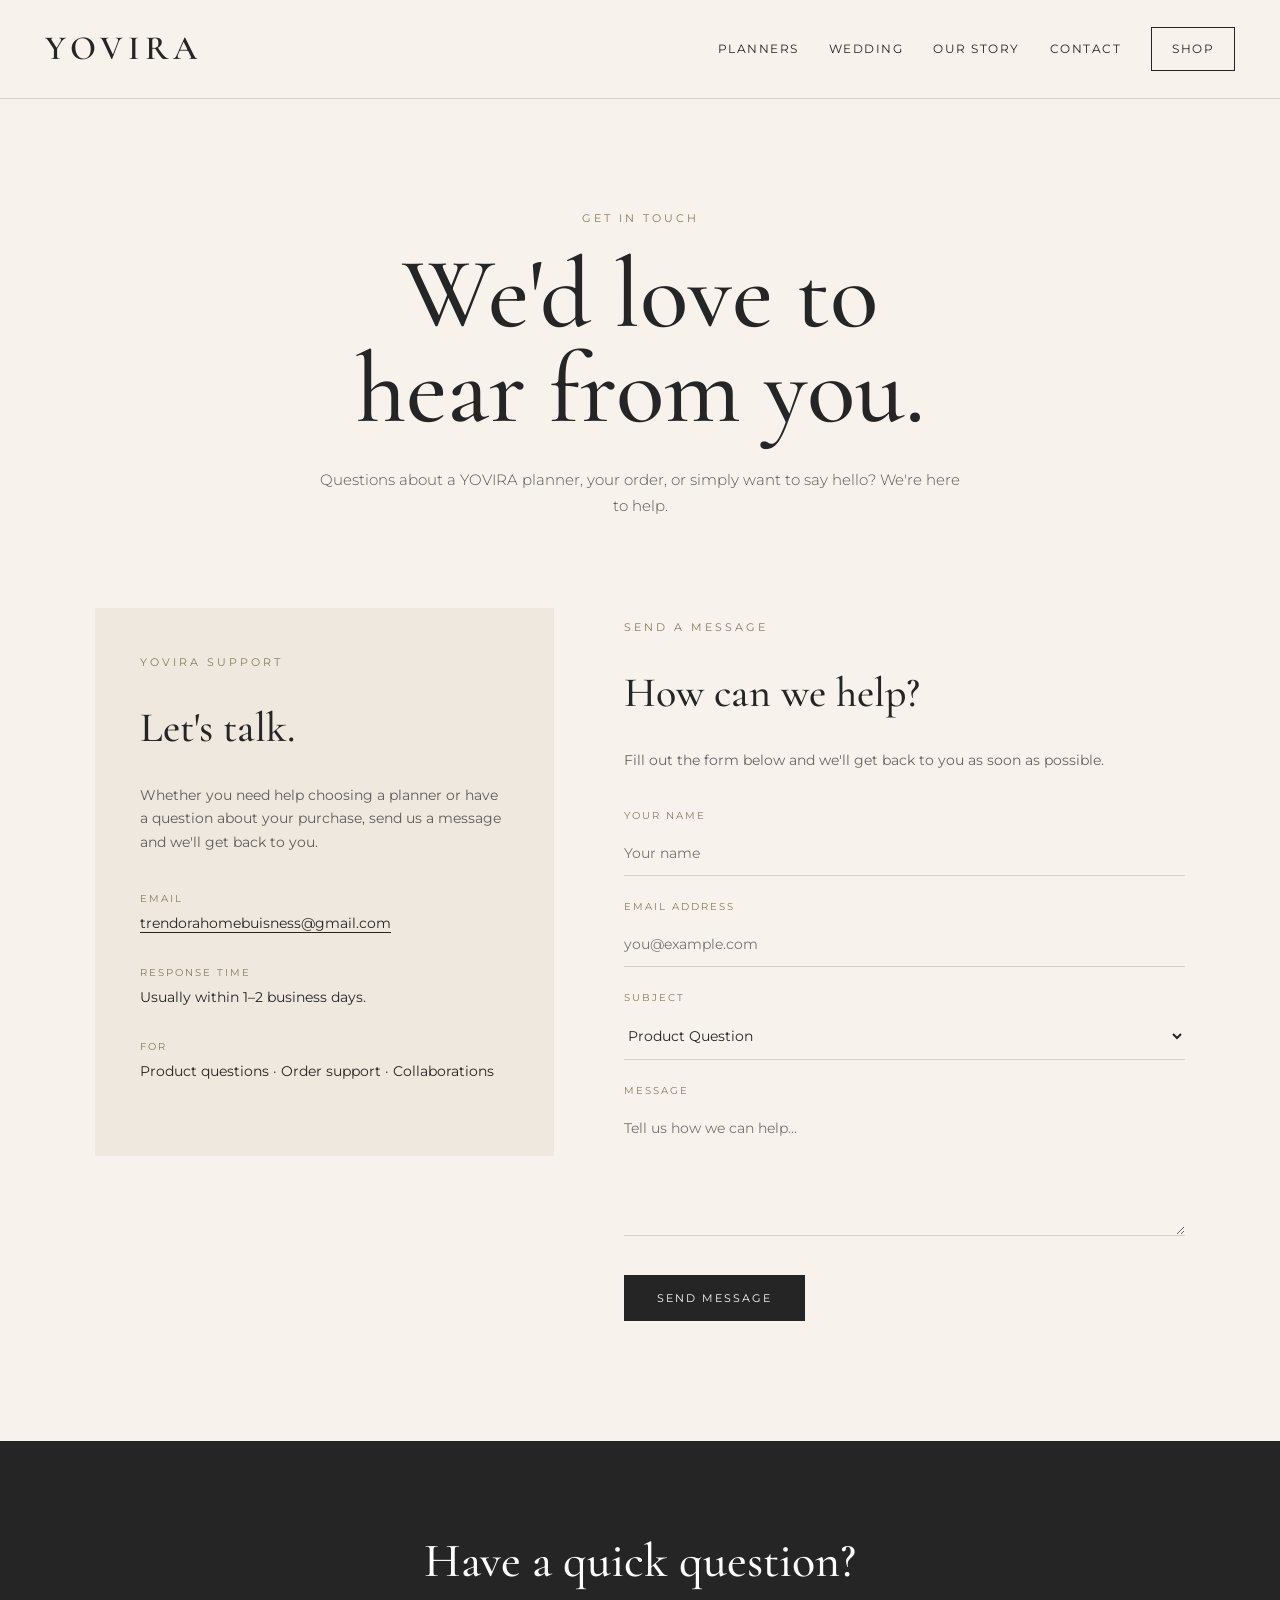
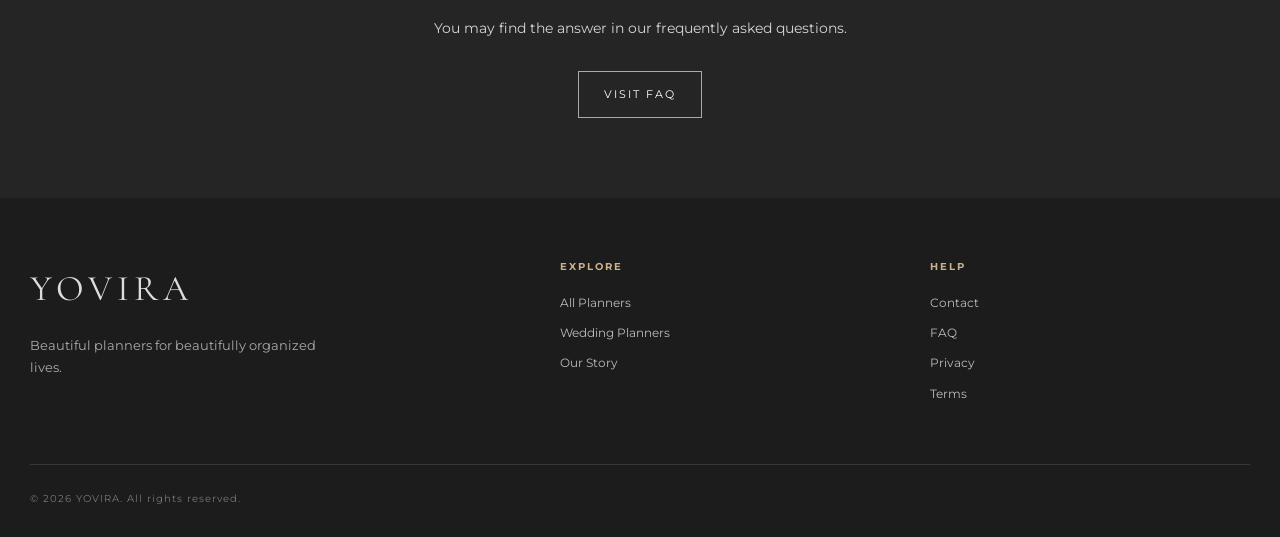
==== contact.html @ ce820d7f "Add contact.html for user inquiries and support This file contains the complete HTML structure for t" ====
<!DOCTYPE html>
<html lang="en">
<head>
  <meta charset="UTF-8">
  <meta name="viewport" content="width=device-width, initial-scale=1.0">

  <title>Contact YOVIRA | We'd Love to Hear From You</title>

  <meta name="description"
        content="Contact YOVIRA for questions about our digital planners, products, orders, and collaborations.">

  <link rel="preconnect" href="https://fonts.googleapis.com">
  <link rel="preconnect" href="https://fonts.gstatic.com" crossorigin>

  <link href="https://fonts.googleapis.com/css2?family=Cormorant+Garamond:wght@400;500;600;700&family=Montserrat:wght@300;400;500;600&display=swap" rel="stylesheet">

  <style>
    :root {
      --ivory: #F7F3EC;
      --champagne: #C9B38A;
      --charcoal: #252525;
      --taupe: #8A7A62;
      --sage: #89927F;
      --beige: #EEE8DE;
      --border: #D8D1C5;
      --white: #FFFFFF;
    }

    * {
      box-sizing: border-box;
      margin: 0;
      padding: 0;
    }

    html {
      scroll-behavior: smooth;
    }

    body {
      background: var(--ivory);
      color: var(--charcoal);
      font-family: 'Montserrat', sans-serif;
      line-height: 1.7;
    }

    a {
      color: inherit;
      text-decoration: none;
    }

    /* HEADER */

    header {
      position: sticky;
      top: 0;
      z-index: 100;
      background: rgba(247, 243, 236, 0.96);
      border-bottom: 1px solid var(--border);
      backdrop-filter: blur(10px);
    }

    .nav {
      max-width: 1250px;
      margin: auto;
      padding: 20px 30px;
      display: flex;
      align-items: center;
      justify-content: space-between;
    }

    .logo {
      font-family: 'Cormorant Garamond', serif;
      font-size: 34px;
      font-weight: 600;
      letter-spacing: 5px;
    }

    .nav-links {
      display: flex;
      gap: 30px;
      align-items: center;
      font-size: 12px;
      letter-spacing: 1.5px;
      text-transform: uppercase;
    }

    .nav-links a {
      transition: 0.3s ease;
    }

    .nav-links a:hover {
      color: var(--taupe);
    }

    .shop-btn {
      border: 1px solid var(--charcoal);
      padding: 11px 20px;
    }

    .shop-btn:hover {
      background: var(--charcoal);
      color: var(--white);
    }

    /* HERO */

    .hero {
      max-width: 1250px;
      margin: auto;
      padding: 110px 30px 90px;
      text-align: center;
    }

    .eyebrow {
      font-size: 11px;
      letter-spacing: 3px;
      text-transform: uppercase;
      color: var(--taupe);
      margin-bottom: 20px;
    }

    h1 {
      font-family: 'Cormorant Garamond', serif;
      font-size: clamp(55px, 8vw, 100px);
      line-height: 0.95;
      font-weight: 500;
      margin-bottom: 30px;
    }

    .hero p {
      max-width: 650px;
      margin: auto;
      font-size: 15px;
      font-weight: 300;
      color: #555;
    }

    /* CONTACT AREA */

    .contact-section {
      max-width: 1150px;
      margin: auto;
      padding: 0 30px 110px;
    }

    .contact-grid {
      display: grid;
      grid-template-columns: 0.9fr 1.1fr;
      gap: 70px;
      align-items: start;
    }

    .contact-info {
      padding: 45px;
      background: var(--beige);
    }

    .contact-info h2,
    .form-box h2 {
      font-family: 'Cormorant Garamond', serif;
      font-size: 42px;
      font-weight: 500;
      margin-bottom: 20px;
    }

    .contact-info p {
      color: #5d5d5d;
      font-size: 14px;
      margin-bottom: 35px;
    }

    .info-item {
      margin-bottom: 28px;
    }

    .info-label {
      font-size: 10px;
      text-transform: uppercase;
      letter-spacing: 2px;
      color: var(--taupe);
      margin-bottom: 5px;
    }

    .info-value {
      font-size: 14px;
    }

    .email-link {
      text-decoration: underline;
      text-underline-offset: 4px;
    }

    /* FORM */

    .form-box {
      padding: 10px 0;
    }

    .form-box p {
      font-size: 14px;
      color: #666;
      margin-bottom: 35px;
    }

    form {
      display: flex;
      flex-direction: column;
      gap: 22px;
    }

    label {
      font-size: 10px;
      text-transform: uppercase;
      letter-spacing: 2px;
      color: var(--taupe);
      margin-bottom: 7px;
      display: block;
    }

    input,
    textarea,
    select {
      width: 100%;
      border: none;
      border-bottom: 1px solid var(--border);
      background: transparent;
      padding: 13px 0;
      font-family: 'Montserrat', sans-serif;
      font-size: 14px;
      color: var(--charcoal);
      outline: none;
      border-radius: 0;
    }

    input:focus,
    textarea:focus,
    select:focus {
      border-bottom-color: var(--charcoal);
    }

    textarea {
      min-height: 130px;
      resize: vertical;
    }

    .submit-btn {
      align-self: flex-start;
      background: var(--charcoal);
      color: var(--white);
      border: 1px solid var(--charcoal);
      padding: 15px 32px;
      font-family: 'Montserrat', sans-serif;
      font-size: 11px;
      letter-spacing: 2px;
      text-transform: uppercase;
      cursor: pointer;
      transition: 0.3s ease;
      margin-top: 8px;
    }

    .submit-btn:hover {
      background: transparent;
      color: var(--charcoal);
    }

    /* FAQ STRIP */

    .faq-strip {
      background: var(--charcoal);
      color: var(--white);
      padding: 80px 30px;
      text-align: center;
    }

    .faq-strip h2 {
      font-family: 'Cormorant Garamond', serif;
      font-size: 48px;
      font-weight: 500;
      margin-bottom: 15px;
    }

    .faq-strip p {
      color: #d5d5d5;
      font-size: 14px;
      margin-bottom: 30px;
    }

    .faq-link {
      display: inline-block;
      border: 1px solid #aaa;
      padding: 13px 25px;
      font-size: 11px;
      letter-spacing: 2px;
      text-transform: uppercase;
      transition: 0.3s ease;
    }

    .faq-link:hover {
      background: var(--white);
      color: var(--charcoal);
      border-color: var(--white);
    }

    /* FOOTER */

    footer {
      background: #1c1c1c;
      color: #ddd;
      padding: 60px 30px 30px;
    }

    .footer-inner {
      max-width: 1250px;
      margin: auto;
      display: grid;
      grid-template-columns: 1.5fr 1fr 1fr;
      gap: 50px;
      padding-bottom: 50px;
    }

    .footer-logo {
      font-family: 'Cormorant Garamond', serif;
      font-size: 36px;
      letter-spacing: 5px;
      margin-bottom: 15px;
    }

    .footer-tagline {
      font-size: 13px;
      color: #aaa;
      max-width: 300px;
    }

    .footer-column h3 {
      font-size: 10px;
      letter-spacing: 2px;
      text-transform: uppercase;
      margin-bottom: 18px;
      color: var(--champagne);
    }

    .footer-column a {
      display: block;
      font-size: 12px;
      margin-bottom: 10px;
      color: #bbb;
    }

    .footer-column a:hover {
      color: var(--white);
    }

    .copyright {
      max-width: 1250px;
      margin: auto;
      border-top: 1px solid #383838;
      padding-top: 25px;
      font-size: 10px;
      color: #777;
      letter-spacing: 1px;
    }

    /* MOBILE */

    @media (max-width: 800px) {

      .nav {
        padding: 17px 20px;
      }

      .logo {
        font-size: 28px;
      }

      .nav-links {
        gap: 12px;
        font-size: 9px;
      }

      .nav-links a:nth-child(2),
      .nav-links a:nth-child(3) {
        display: none;
      }

      .shop-btn {
        padding: 8px 12px;
      }

      .hero {
        padding: 80px 20px 70px;
      }

      .hero p {
        font-size: 14px;
      }

      .contact-section {
        padding: 0 20px 80px;
      }

      .contact-grid {
        grid-template-columns: 1fr;
        gap: 50px;
      }

      .contact-info {
        padding: 35px 25px;
      }

      .contact-info h2,
      .form-box h2 {
        font-size: 36px;
      }

      .faq-strip {
        padding: 65px 20px;
      }

      .faq-strip h2 {
        font-size: 40px;
      }

      .footer-inner {
        grid-template-columns: 1fr 1fr;
        gap: 35px;
      }

      .footer-inner > div:first-child {
        grid-column: 1 / -1;
      }
    }
  </style>
</head>

<body>

<header>
  <nav class="nav">

    <a href="index.html" class="logo">YOVIRA</a>

    <div class="nav-links">
      <a href="planners.html">Planners</a>
      <a href="wedding-planners.html">Wedding</a>
      <a href="about.html">Our Story</a>
      <a href="contact.html">Contact</a>
      <a href="planners.html" class="shop-btn">Shop</a>
    </div>

  </nav>
</header>


<main>

  <!-- HERO -->

  <section class="hero">

    <div class="eyebrow">Get in touch</div>

    <h1>We'd love to<br>hear from you.</h1>

    <p>
      Questions about a YOVIRA planner, your order, or simply want to say hello?
      We're here to help.
    </p>

  </section>


  <!-- CONTACT -->

  <section class="contact-section">

    <div class="contact-grid">

      <!-- INFO -->

      <div class="contact-info">

        <div class="eyebrow">YOVIRA Support</div>

        <h2>Let's talk.</h2>

        <p>
          Whether you need help choosing a planner or have a question
          about your purchase, send us a message and we'll get back to you.
        </p>

        <div class="info-item">

          <div class="info-label">Email</div>

          <div class="info-value">
            <a
              href="mailto:trendorahomebuisness@gmail.com"
              class="email-link">
              trendorahomebuisness@gmail.com
            </a>
          </div>

        </div>

        <div class="info-item">

          <div class="info-label">Response Time</div>

          <div class="info-value">
            Usually within 1–2 business days.
          </div>

        </div>

        <div class="info-item">

          <div class="info-label">For</div>

          <div class="info-value">
            Product questions · Order support · Collaborations
          </div>

        </div>

      </div>


      <!-- FORM -->

      <div class="form-box">

        <div class="eyebrow">Send a message</div>

        <h2>How can we help?</h2>

        <p>
          Fill out the form below and we'll get back to you as soon as possible.
        </p>

        <!-- Temporary form.
             Backend/email service will be connected later. -->

        <form action="mailto:trendorahomebuisness@gmail.com"
              method="post"
              enctype="text/plain">

          <div>
            <label for="name">Your Name</label>
            <input
              type="text"
              id="name"
              name="Name"
              placeholder="Your name"
              required>
          </div>

          <div>
            <label for="email">Email Address</label>
            <input
              type="email"
              id="email"
              name="Email"
              placeholder="you@example.com"
              required>
          </div>

          <div>
            <label for="subject">Subject</label>

            <select id="subject" name="Subject">

              <option value="Product Question">
                Product Question
              </option>

              <option value="Order Support">
                Order Support
              </option>

              <option value="Collaboration">
                Collaboration
              </option>

              <option value="Other">
                Other
              </option>

            </select>

          </div>

          <div>

            <label for="message">Message</label>

            <textarea
              id="message"
              name="Message"
              placeholder="Tell us how we can help..."
              required></textarea>

          </div>

          <button type="submit" class="submit-btn">
            Send Message
          </button>

        </form>

      </div>

    </div>

  </section>


  <!-- FAQ -->

  <section class="faq-strip">

    <h2>Have a quick question?</h2>

    <p>
      You may find the answer in our frequently asked questions.
    </p>

    <a href="faq.html" class="faq-link">
      Visit FAQ
    </a>

  </section>

</main>


<!-- FOOTER -->

<footer>

  <div class="footer-inner">

    <div>

      <div class="footer-logo">YOVIRA</div>

      <p class="footer-tagline">
        Beautiful planners for beautifully organized lives.
      </p>

    </div>


    <div class="footer-column">

      <h3>Explore</h3>

      <a href="planners.html">All Planners</a>
      <a href="wedding-planners.html">Wedding Planners</a>
      <a href="about.html">Our Story</a>

    </div>


    <div class="footer-column">

      <h3>Help</h3>

      <a href="contact.html">Contact</a>
      <a href="faq.html">FAQ</a>
      <a href="privacy.html">Privacy</a>
      <a href="terms.html">Terms</a>

    </div>

  </div>


  <div class="copyright">
    © 2026 YOVIRA. All rights reserved.
  </div>

</footer>

</body>
</html>
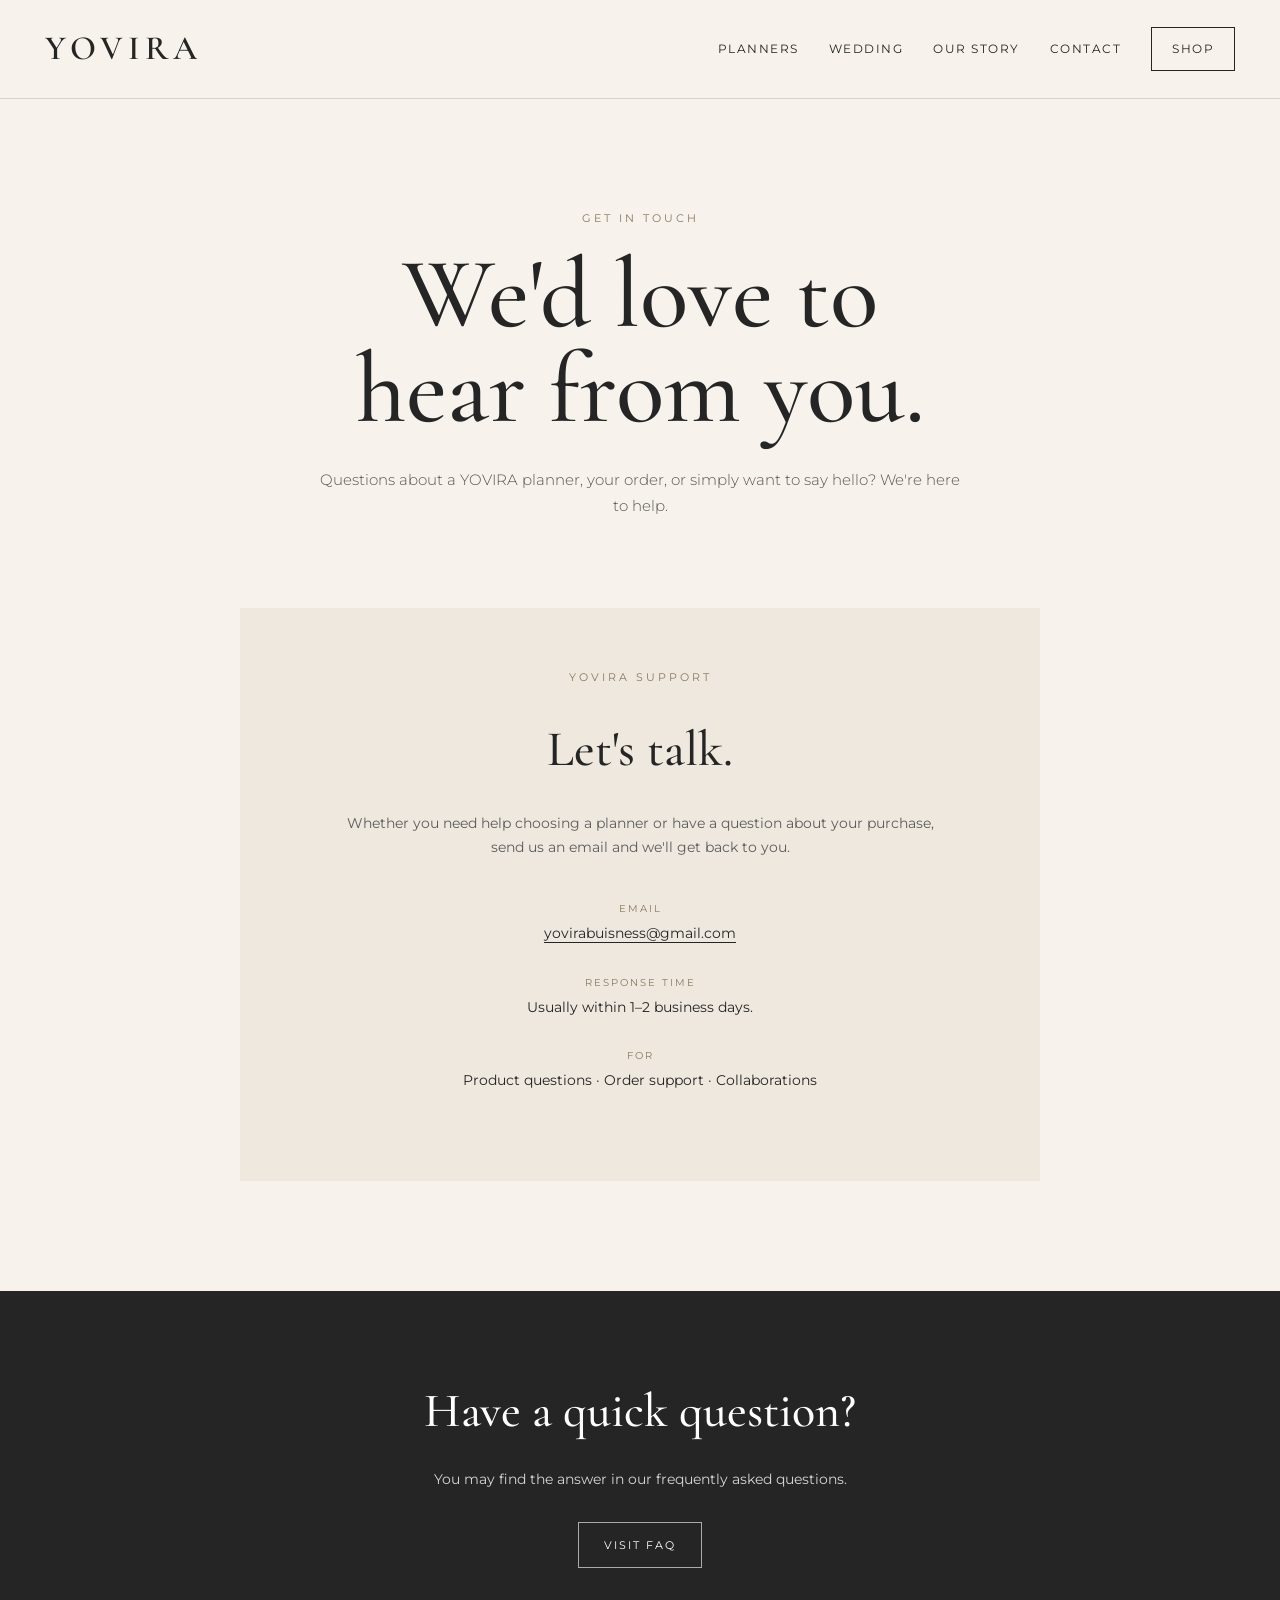
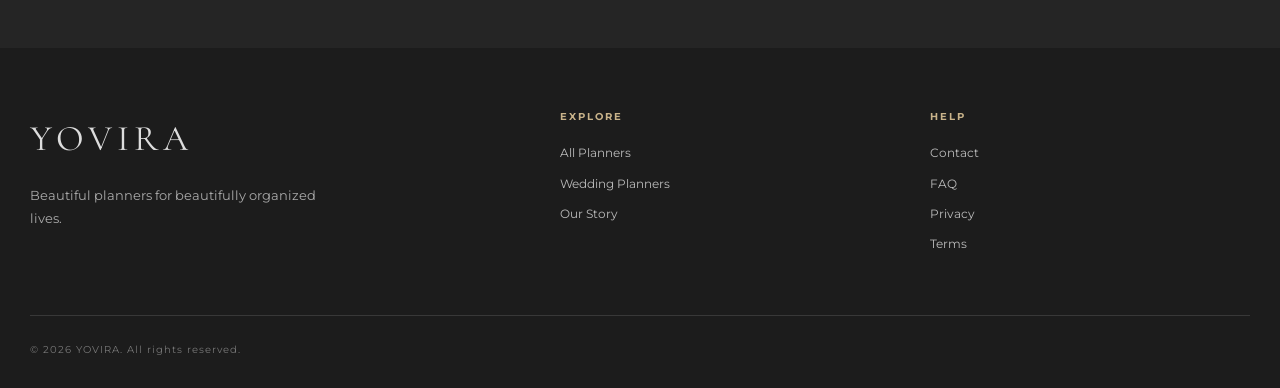
==== commit e027d34f: "Refactor contact.html for clarity and organization Updated HTML structure and styling comments for b" ====
--- a/contact.html
+++ b/contact.html
@@ -1,4 +1,3 @@
-<!DOCTYPE html>
 <html lang="en">
 <head>
   <meta charset="UTF-8">
@@ -48,7 +47,7 @@
       text-decoration: none;
     }
 
-    /* HEADER */
+    /* ================= HEADER ================= */
 
     header {
       position: sticky;
@@ -102,7 +101,7 @@
       color: var(--white);
     }
 
-    /* HERO */
+    /* ================= HERO ================= */
 
     .hero {
       max-width: 1250px;
@@ -135,7 +134,7 @@
       color: #555;
     }
 
-    /* CONTACT AREA */
+    /* ================= CONTACT ================= */
 
     .contact-section {
       max-width: 1150px;
@@ -145,28 +144,32 @@
 
     .contact-grid {
       display: grid;
-      grid-template-columns: 0.9fr 1.1fr;
-      gap: 70px;
+      grid-template-columns: 1fr;
+      gap: 40px;
       align-items: start;
     }
 
     .contact-info {
-      padding: 45px;
+      padding: 60px;
       background: var(--beige);
-    }
-
-    .contact-info h2,
-    .form-box h2 {
+      text-align: center;
+      max-width: 800px;
+      width: 100%;
+      margin: auto;
+    }
+
+    .contact-info h2 {
       font-family: 'Cormorant Garamond', serif;
-      font-size: 42px;
+      font-size: 50px;
       font-weight: 500;
       margin-bottom: 20px;
     }
 
     .contact-info p {
+      max-width: 600px;
+      margin: 0 auto 40px;
       color: #5d5d5d;
       font-size: 14px;
-      margin-bottom: 35px;
     }
 
     .info-item {
@@ -190,80 +193,11 @@
       text-underline-offset: 4px;
     }
 
-    /* FORM */
-
-    .form-box {
-      padding: 10px 0;
-    }
-
-    .form-box p {
-      font-size: 14px;
-      color: #666;
-      margin-bottom: 35px;
-    }
-
-    form {
-      display: flex;
-      flex-direction: column;
-      gap: 22px;
-    }
-
-    label {
-      font-size: 10px;
-      text-transform: uppercase;
-      letter-spacing: 2px;
+    .email-link:hover {
       color: var(--taupe);
-      margin-bottom: 7px;
-      display: block;
-    }
-
-    input,
-    textarea,
-    select {
-      width: 100%;
-      border: none;
-      border-bottom: 1px solid var(--border);
-      background: transparent;
-      padding: 13px 0;
-      font-family: 'Montserrat', sans-serif;
-      font-size: 14px;
-      color: var(--charcoal);
-      outline: none;
-      border-radius: 0;
-    }
-
-    input:focus,
-    textarea:focus,
-    select:focus {
-      border-bottom-color: var(--charcoal);
-    }
-
-    textarea {
-      min-height: 130px;
-      resize: vertical;
-    }
-
-    .submit-btn {
-      align-self: flex-start;
-      background: var(--charcoal);
-      color: var(--white);
-      border: 1px solid var(--charcoal);
-      padding: 15px 32px;
-      font-family: 'Montserrat', sans-serif;
-      font-size: 11px;
-      letter-spacing: 2px;
-      text-transform: uppercase;
-      cursor: pointer;
-      transition: 0.3s ease;
-      margin-top: 8px;
-    }
-
-    .submit-btn:hover {
-      background: transparent;
-      color: var(--charcoal);
-    }
-
-    /* FAQ STRIP */
+    }
+
+    /* ================= FAQ STRIP ================= */
 
     .faq-strip {
       background: var(--charcoal);
@@ -301,7 +235,7 @@
       border-color: var(--white);
     }
 
-    /* FOOTER */
+    /* ================= FOOTER ================= */
 
     footer {
       background: #1c1c1c;
@@ -360,7 +294,7 @@
       letter-spacing: 1px;
     }
 
-    /* MOBILE */
+    /* ================= MOBILE ================= */
 
     @media (max-width: 800px) {
 
@@ -398,18 +332,12 @@
         padding: 0 20px 80px;
       }
 
-      .contact-grid {
-        grid-template-columns: 1fr;
-        gap: 50px;
-      }
-
       .contact-info {
-        padding: 35px 25px;
-      }
-
-      .contact-info h2,
-      .form-box h2 {
-        font-size: 36px;
+        padding: 40px 25px;
+      }
+
+      .contact-info h2 {
+        font-size: 40px;
       }
 
       .faq-strip {
@@ -435,76 +363,114 @@
 <body>
 
 <header>
+
   <nav class="nav">
 
-    <a href="index.html" class="logo">YOVIRA</a>
+    <a href="index.html" class="logo">
+      YOVIRA
+    </a>
 
     <div class="nav-links">
-      <a href="planners.html">Planners</a>
-      <a href="wedding-planners.html">Wedding</a>
-      <a href="about.html">Our Story</a>
-      <a href="contact.html">Contact</a>
-      <a href="planners.html" class="shop-btn">Shop</a>
+
+      <a href="planners.html">
+        Planners
+      </a>
+
+      <a href="wedding-planners.html">
+        Wedding
+      </a>
+
+      <a href="about.html">
+        Our Story
+      </a>
+
+      <a href="contact.html">
+        Contact
+      </a>
+
+      <a href="planners.html" class="shop-btn">
+        Shop
+      </a>
+
     </div>
 
   </nav>
+
 </header>
 
 
 <main>
 
-  <!-- HERO -->
+  <!-- ================= HERO ================= -->
 
   <section class="hero">
 
-    <div class="eyebrow">Get in touch</div>
-
-    <h1>We'd love to<br>hear from you.</h1>
+    <div class="eyebrow">
+      Get in touch
+    </div>
+
+    <h1>
+      We'd love to<br>
+      hear from you.
+    </h1>
 
     <p>
-      Questions about a YOVIRA planner, your order, or simply want to say hello?
-      We're here to help.
+      Questions about a YOVIRA planner, your order,
+      or simply want to say hello? We're here to help.
     </p>
 
   </section>
 
 
-  <!-- CONTACT -->
+  <!-- ================= CONTACT INFO ================= -->
 
   <section class="contact-section">
 
     <div class="contact-grid">
 
-      <!-- INFO -->
-
       <div class="contact-info">
 
-        <div class="eyebrow">YOVIRA Support</div>
-
-        <h2>Let's talk.</h2>
+        <div class="eyebrow">
+          YOVIRA Support
+        </div>
+
+        <h2>
+          Let's talk.
+        </h2>
 
         <p>
-          Whether you need help choosing a planner or have a question
-          about your purchase, send us a message and we'll get back to you.
+          Whether you need help choosing a planner or have
+          a question about your purchase, send us an email
+          and we'll get back to you.
         </p>
 
+
         <div class="info-item">
 
-          <div class="info-label">Email</div>
+          <div class="info-label">
+            Email
+          </div>
 
           <div class="info-value">
+
             <a
-              href="mailto:trendorahomebuisness@gmail.com"
+              href="mailto:yovirabuisness@gmail.com"
               class="email-link">
-              trendorahomebuisness@gmail.com
+
+              yovirabuisness@gmail.com
+
             </a>
+
           </div>
 
         </div>
 
+
         <div class="info-item">
 
-          <div class="info-label">Response Time</div>
+          <div class="info-label">
+            Response Time
+          </div>
 
           <div class="info-value">
             Usually within 1–2 business days.
@@ -512,9 +478,12 @@
 
         </div>
 
+
         <div class="info-item">
 
-          <div class="info-label">For</div>
+          <div class="info-label">
+            For
+          </div>
 
           <div class="info-value">
             Product questions · Order support · Collaborations
@@ -524,108 +493,29 @@
 
       </div>
 
-
-      <!-- FORM -->
-
-      <div class="form-box">
-
-        <div class="eyebrow">Send a message</div>
-
-        <h2>How can we help?</h2>
-
-        <p>
-          Fill out the form below and we'll get back to you as soon as possible.
-        </p>
-
-        <!-- Temporary form.
-             Backend/email service will be connected later. -->
-
-        <form action="mailto:trendorahomebuisness@gmail.com"
-              method="post"
-              enctype="text/plain">
-
-          <div>
-            <label for="name">Your Name</label>
-            <input
-              type="text"
-              id="name"
-              name="Name"
-              placeholder="Your name"
-              required>
-          </div>
-
-          <div>
-            <label for="email">Email Address</label>
-            <input
-              type="email"
-              id="email"
-              name="Email"
-              placeholder="you@example.com"
-              required>
-          </div>
-
-          <div>
-            <label for="subject">Subject</label>
-
-            <select id="subject" name="Subject">
-
-              <option value="Product Question">
-                Product Question
-              </option>
-
-              <option value="Order Support">
-                Order Support
-              </option>
-
-              <option value="Collaboration">
-                Collaboration
-              </option>
-
-              <option value="Other">
-                Other
-              </option>
-
-            </select>
-
-          </div>
-
-          <div>
-
-            <label for="message">Message</label>
-
-            <textarea
-              id="message"
-              name="Message"
-              placeholder="Tell us how we can help..."
-              required></textarea>
-
-          </div>
-
-          <button type="submit" class="submit-btn">
-            Send Message
-          </button>
-
-        </form>
-
-      </div>
-
     </div>
 
   </section>
 
 
-  <!-- FAQ -->
+  <!-- ================= FAQ ================= -->
 
   <section class="faq-strip">
 
-    <h2>Have a quick question?</h2>
+    <h2>
+      Have a quick question?
+    </h2>
 
     <p>
       You may find the answer in our frequently asked questions.
     </p>
 
-    <a href="faq.html" class="faq-link">
+    <a
+      href="faq.html"
+      class="faq-link">
+
       Visit FAQ
+
     </a>
 
   </section>
@@ -633,7 +523,7 @@
 </main>
 
 
-<!-- FOOTER -->
+<!-- ================= FOOTER ================= -->
 
 <footer>
 
@@ -641,7 +531,9 @@
 
     <div>
 
-      <div class="footer-logo">YOVIRA</div>
+      <div class="footer-logo">
+        YOVIRA
+      </div>
 
       <p class="footer-tagline">
         Beautiful planners for beautifully organized lives.
@@ -652,23 +544,46 @@
 
     <div class="footer-column">
 
-      <h3>Explore</h3>
-
-      <a href="planners.html">All Planners</a>
-      <a href="wedding-planners.html">Wedding Planners</a>
-      <a href="about.html">Our Story</a>
+      <h3>
+        Explore
+      </h3>
+
+      <a href="planners.html">
+        All Planners
+      </a>
+
+      <a href="wedding-planners.html">
+        Wedding Planners
+      </a>
+
+      <a href="about.html">
+        Our Story
+      </a>
 
     </div>
 
 
     <div class="footer-column">
 
-      <h3>Help</h3>
-
-      <a href="contact.html">Contact</a>
-      <a href="faq.html">FAQ</a>
-      <a href="privacy.html">Privacy</a>
-      <a href="terms.html">Terms</a>
+      <h3>
+        Help
+      </h3>
+
+      <a href="contact.html">
+        Contact
+      </a>
+
+      <a href="faq.html">
+        FAQ
+      </a>
+
+      <a href="privacy.html">
+        Privacy
+      </a>
+
+      <a href="terms.html">
+        Terms
+      </a>
 
     </div>
 
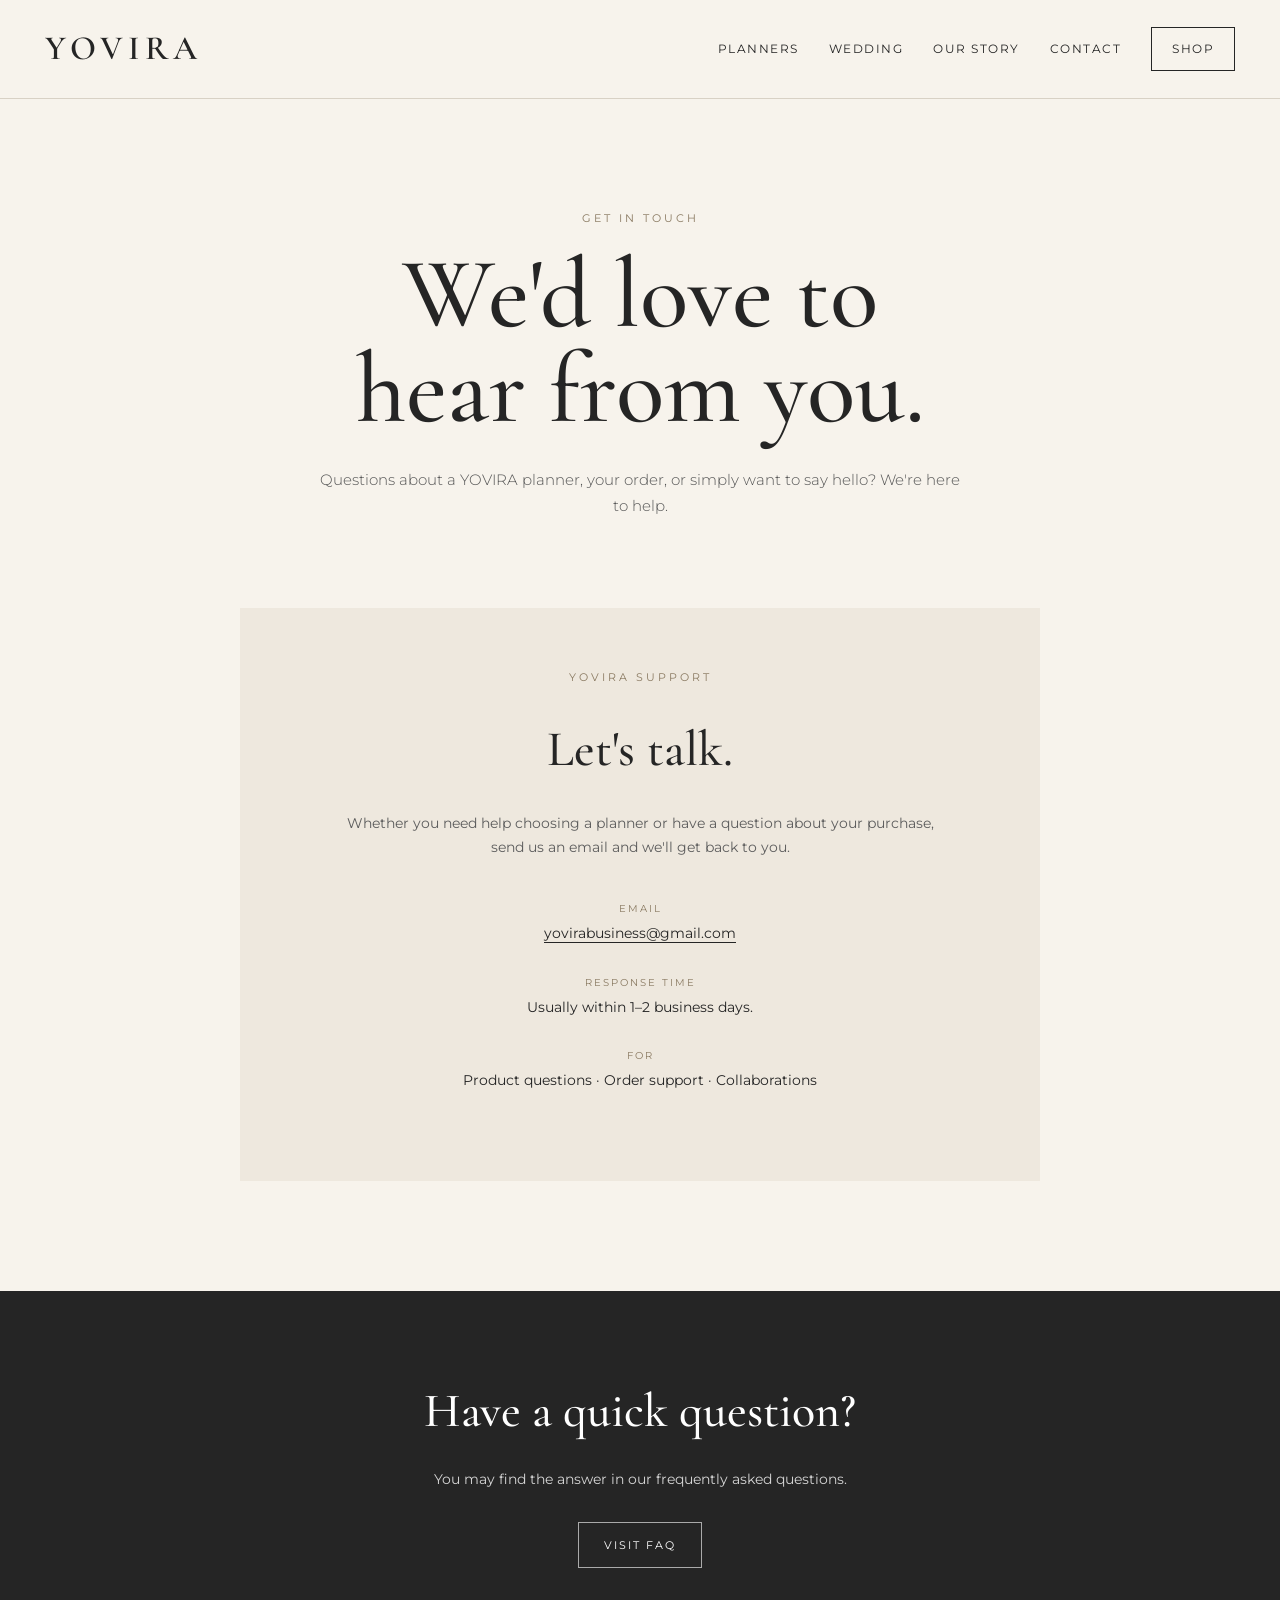
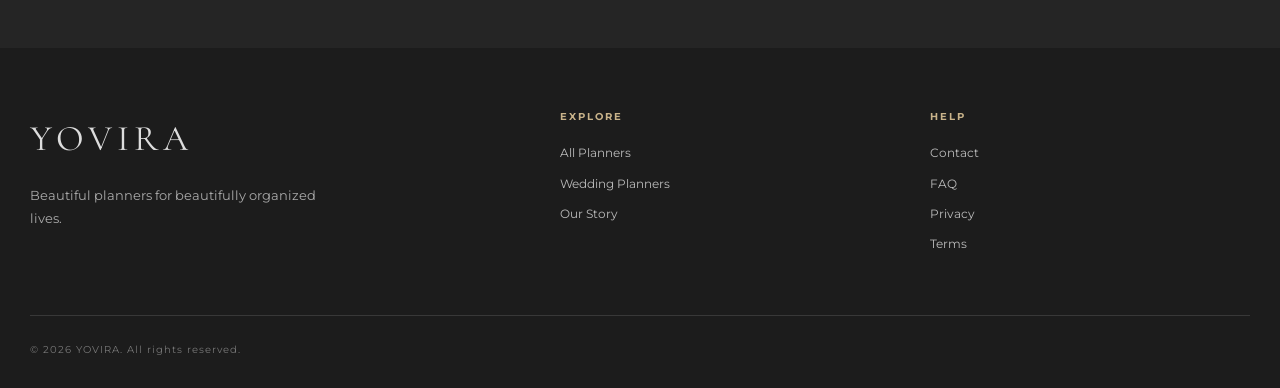
==== commit 6dfd5577: "Correct email address in contact.html" ====
--- a/contact.html
+++ b/contact.html
@@ -457,7 +457,7 @@
               href="mailto:yovirabuisness@gmail.com"
               class="email-link">
 
-              yovirabuisness@gmail.com
+              yovirabusiness@gmail.com
 
             </a>
 
